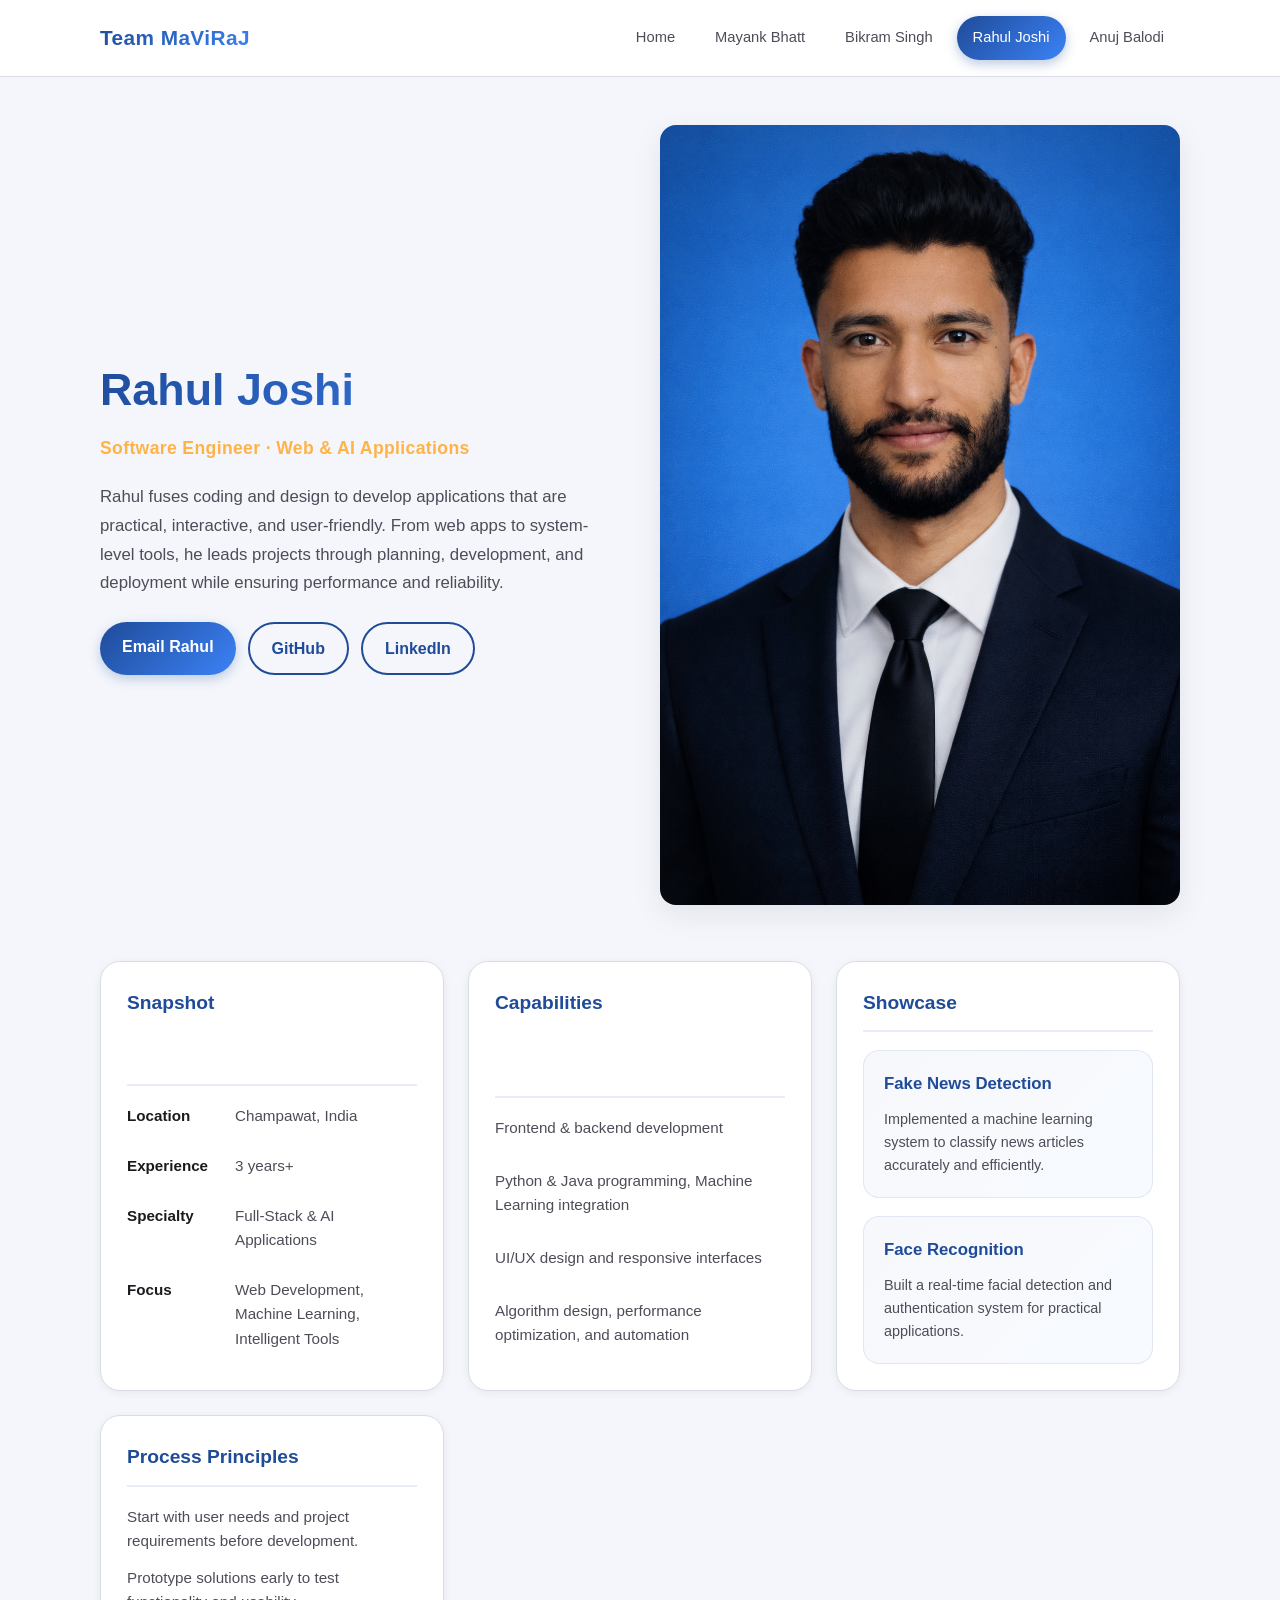
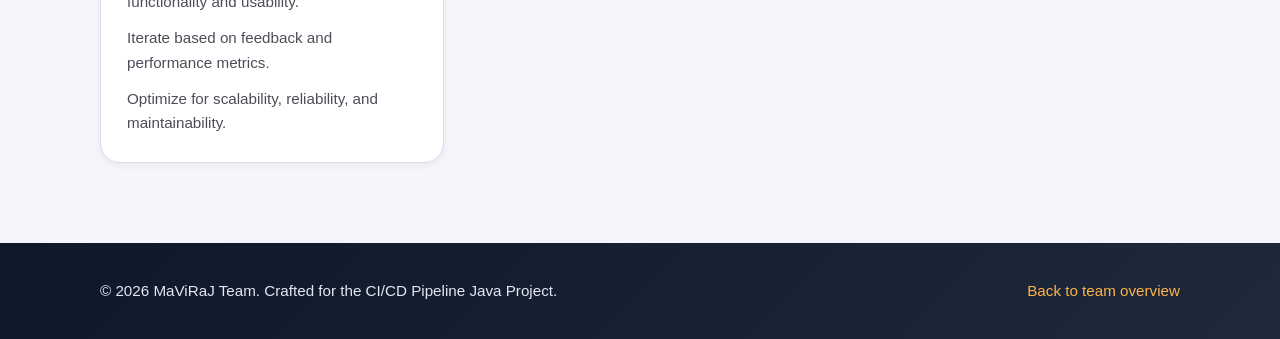
==== portfolio-rahul.html @ 16e57f51 "Add files via upload" ====
<!DOCTYPE html>
<html lang="en">
<head>
    <meta charset="UTF-8">
    <meta name="viewport" content="width=device-width, initial-scale=1.0">
    <title>Rahul Joshi · Software Engineer</title>
    <link rel="stylesheet" href="styles.css">
</head>
<body>
    <header>
        <nav>
            <div class="brand">Team MaViRaJ</div>
            <div class="nav-links">
                <a href="index.html">Home</a>
                <a href="portfolio-mayank.html">Mayank Bhatt</a>
                <a href="portfolio-bikram.html">Bikram Singh</a>
                <a class="active" href="portfolio-rahul.html">Rahul Joshi</a>
                <a href="portfolio-anuj.html">Anuj Balodi</a>
            </div>
        </nav>
    </header>

    <main>
        <section class="profile-header">
            <div class="profile-summary">
                <h1>Rahul Joshi</h1>
                <p class="title">Software Engineer · Web & AI Applications</p>
                <p>Rahul fuses coding and design to develop applications that are practical, interactive, and user-friendly. From web apps to system-level tools, he leads projects through planning, development, and deployment while ensuring performance and reliability.</p>
                <div class="button-row" style="margin-top: 24px;">
                    <a href="https://mail.google.com/mail/?view=cm&fs=1&to=rahuljoshi128raj@gmail.com">Email Rahul</a>
                    <a class="secondary" href="https://github.com/rahul-joshi12" target="_blank" rel="noopener">GitHub</a>
                    <a class="secondary" href="https://www.linkedin.com/in/rahul-joshi-485088318" target="_blank" rel="noopener">LinkedIn</a>
                </div>
            </div>
            <div>
                <img src="rrahul.png" alt="Portrait of Rahul Joshi">
            </div>
        </section>

        <section class="detail-grid">
            <article class="detail-card">
                <h2>Snapshot</h2>
                <ul>
                    <li><strong>Location</strong> Champawat, India</li>
                    <li><strong>Experience</strong> 3 years+</li>
                    <li><strong>Specialty</strong> Full-Stack & AI Applications</li>
                    <li><strong>Focus</strong> Web Development, Machine Learning, Intelligent Tools</li>
                </ul>
            </article>

            <article class="detail-card">
                <h2>Capabilities</h2>
                <ul>
                    <li>Frontend & backend development</li>
                    <li>Python & Java programming, Machine Learning integration</li>
                    <li>UI/UX design and responsive interfaces</li>
                    <li>Algorithm design, performance optimization, and automation</li>
                </ul>
            </article>

            <article class="detail-card">
                <h2>Showcase</h2>
                <div class="project-card">
                    <h3>Fake News Detection</h3>
                    <p>Implemented a machine learning system to classify news articles accurately and efficiently.</p>
                </div>
                <div class="project-card">
                    <h3>Face Recognition</h3>
                    <p>Built a real-time facial detection and authentication system for practical applications.</p>
                </div>
            </article>

            <article class="detail-card">
                <h2>Process Principles</h2>
                <ul>
                    <li>Start with user needs and project requirements before development.</li>
                    <li>Prototype solutions early to test functionality and usability.</li>
                    <li>Iterate based on feedback and performance metrics.</li>
                    <li>Optimize for scalability, reliability, and maintainability.</li>
                </ul>
            </article>
        </section>
    </main>

    <footer>
        <div class="container">
            <p>© 2026 MaViRaJ Team. Crafted for the CI/CD Pipeline Java Project.</p>
            <p><a href="index.html">Back to team overview</a></p>
        </div>
    </footer>
</body>
</html>
---- styles.css ----
/* Base styles */
:root {
    --primary: #1f4b99;
    --primary-dark: #163a7a;
    --accent: #ffb347;
    --accent-light: #ffd699;
    --bg: #f4f6fb;
    --text: #1a1a1f;
    --muted: #4d4d59;
    --card-bg: #ffffff;
    --border: #d9dce5;
    --gradient-start: #1f4b99;
    --gradient-end: #3b82f6;
    --shadow-sm: 0 2px 8px rgba(15, 23, 42, 0.06);
    --shadow-md: 0 10px 30px rgba(15, 23, 42, 0.08);
    --shadow-lg: 0 20px 40px rgba(15, 23, 42, 0.12);
}

* {
    box-sizing: border-box;
    margin: 0;
    padding: 0;
}

html {
    scroll-behavior: smooth;
}

body {
    font-family: "Segoe UI", Arial, sans-serif;
    color: var(--text);
    background: var(--bg);
    line-height: 1.6;
    min-height: 100vh;
}

a {
    color: inherit;
    text-decoration: none;
    transition: color 0.2s ease;
}

img {
    display: block;
    max-width: 100%;
    border-radius: 16px;
    box-shadow: var(--shadow-md);
}

/* Header styles */
header {
    background: rgba(255, 255, 255, 0.95);
    border-bottom: 1px solid var(--border);
    position: sticky;
    top: 0;
    z-index: 100;
    backdrop-filter: blur(10px);
}

nav {
    max-width: 1120px;
    margin: 0 auto;
    padding: 16px 20px;
    display: flex;
    align-items: center;
    justify-content: space-between;
    gap: 24px;
}

nav .brand {
    font-size: 1.3rem;
    font-weight: 700;
    background: linear-gradient(135deg, var(--gradient-start), var(--gradient-end));
    -webkit-background-clip: text;
    -webkit-text-fill-color: transparent;
    background-clip: text;
    letter-spacing: 0.02em;
}

.nav-links {
    display: flex;
    gap: 8px;
    flex-wrap: wrap;
}

.nav-links a {
    padding: 10px 16px;
    border-radius: 999px;
    transition: all 0.25s ease;
    font-size: 0.92rem;
    font-weight: 500;
    color: var(--muted);
}

.nav-links a:hover {
    background: rgba(31, 75, 153, 0.08);
    color: var(--primary);
}

.nav-links a.active {
    background: linear-gradient(135deg, var(--gradient-start), var(--gradient-end));
    color: #ffffff;
    box-shadow: 0 4px 12px rgba(31, 75, 153, 0.3);
}

/* Main content */
main {
    max-width: 1120px;
    margin: 0 auto;
    padding: 48px 20px 80px;
}

/* Hero section */
.hero {
    display: grid;
    grid-template-columns: repeat(auto-fit, minmax(280px, 1fr));
    gap: 48px;
    align-items: center;
    margin-bottom: 72px;
    padding: 32px 0;
}

.hero-text h1 {
    font-size: clamp(2.2rem, 5vw, 3.2rem);
    background: linear-gradient(135deg, var(--gradient-start), var(--gradient-end));
    -webkit-background-clip: text;
    -webkit-text-fill-color: transparent;
    background-clip: text;
    margin-bottom: 20px;
    line-height: 1.2;
}

.hero-text p {
    color: var(--muted);
    font-size: 1.1rem;
    line-height: 1.7;
}

.hero-cta {
    display: flex;
    gap: 14px;
    margin-top: 32px;
    flex-wrap: wrap;
}

.hero-cta a {
    background: linear-gradient(135deg, var(--gradient-start), var(--gradient-end));
    color: #ffffff;
    padding: 14px 28px;
    border-radius: 999px;
    font-weight: 600;
    transition: all 0.25s ease;
    box-shadow: 0 4px 16px rgba(31, 75, 153, 0.3);
}

.hero-cta a:hover {
    transform: translateY(-3px);
    box-shadow: 0 8px 24px rgba(31, 75, 153, 0.4);
}

.hero-cta a.secondary {
    background: transparent;
    border: 2px solid var(--primary);
    color: var(--primary);
    box-shadow: none;
}

.hero-cta a.secondary:hover {
    background: var(--primary);
    color: #ffffff;
}

/* Section headings */
.section-heading {
    text-align: center;
    margin-bottom: 40px;
}

.section-heading h2 {
    font-size: 2rem;
    background: linear-gradient(135deg, var(--gradient-start), var(--gradient-end));
    -webkit-background-clip: text;
    -webkit-text-fill-color: transparent;
    background-clip: text;
    margin-bottom: 12px;
}

.section-heading p {
    color: var(--muted);
    font-size: 1.05rem;
    max-width: 600px;
    margin: 0 auto;
}

/* Member grid */
.member-grid {
    display: grid;
    grid-template-columns: repeat(auto-fit, minmax(280px, 1fr));
    gap: 28px;
}

.member-card {
    background: var(--card-bg);
    border: 1px solid var(--border);
    border-radius: 24px;
    padding: 28px;
    display: flex;
    flex-direction: column;
    gap: 16px;
    box-shadow: var(--shadow-sm);
    transition: all 0.3s ease;
    position: relative;
    overflow: hidden;
}

.member-card::before {
    content: '';
    position: absolute;
    top: 0;
    left: 0;
    right: 0;
    height: 4px;
    background: linear-gradient(135deg, var(--gradient-start), var(--gradient-end));
    opacity: 0;
    transition: opacity 0.3s ease;
}

.member-card:hover {
    transform: translateY(-6px);
    box-shadow: var(--shadow-lg);
    border-color: rgba(31, 75, 153, 0.2);
}

.member-card:hover::before {
    opacity: 1;
}

.member-card h3 {
    font-size: 1.35rem;
    color: var(--primary);
    margin-bottom: 4px;
}

.member-card .role {
    color: var(--accent);
    font-weight: 600;
    font-size: 0.9rem;
    letter-spacing: 0.03em;
    text-transform: uppercase;
}

.member-card > p {
    color: var(--muted);
    font-size: 0.95rem;
    line-height: 1.6;
}

.member-card .chip-group {
    display: flex;
    flex-wrap: wrap;
    gap: 8px;
    margin-top: 4px;
}

.member-card .chip {
    background: linear-gradient(135deg, rgba(31, 75, 153, 0.08), rgba(59, 130, 246, 0.08));
    color: var(--primary);
    border-radius: 20px;
    padding: 6px 14px;
    font-size: 0.82rem;
    font-weight: 500;
    border: 1px solid rgba(31, 75, 153, 0.1);
}

.member-card .profile-link {
    margin-top: auto;
    padding-top: 12px;
    color: var(--primary);
    font-weight: 600;
    display: inline-flex;
    align-items: center;
    gap: 6px;
    transition: gap 0.2s ease;
}

.member-card .profile-link:hover {
    gap: 10px;
}

/* Footer */
footer {
    background: linear-gradient(135deg, #0f172a, #1e293b);
    color: #e2e8f0;
    padding: 36px 0;
}

footer .container {
    max-width: 1120px;
    margin: 0 auto;
    padding: 0 20px;
    display: flex;
    justify-content: space-between;
    gap: 24px;
    flex-wrap: wrap;
    font-size: 0.95rem;
}

footer a {
    color: var(--accent);
    transition: color 0.2s ease;
}

footer a:hover {
    color: var(--accent-light);
}

/* Profile page layout */
.profile-header {
    display: grid;
    grid-template-columns: repeat(auto-fit, minmax(280px, 1fr));
    gap: 40px;
    margin-bottom: 56px;
    align-items: center;
}

.profile-summary h1 {
    font-size: clamp(2rem, 5vw, 2.8rem);
    background: linear-gradient(135deg, var(--gradient-start), var(--gradient-end));
    -webkit-background-clip: text;
    -webkit-text-fill-color: transparent;
    background-clip: text;
    margin-bottom: 8px;
}

.profile-summary .title {
    color: var(--accent);
    font-weight: 600;
    font-size: 1.1rem;
    margin-bottom: 20px;
    letter-spacing: 0.02em;
}

.profile-summary > p {
    color: var(--muted);
    font-size: 1.05rem;
    line-height: 1.7;
}

/* Detail grid */
.detail-grid {
    display: grid;
    grid-template-columns: repeat(auto-fit, minmax(300px, 1fr));
    gap: 24px;
}

.detail-card {
    background: var(--card-bg);
    border: 1px solid var(--border);
    border-radius: 20px;
    padding: 26px;
    display: grid;
    gap: 18px;
    box-shadow: var(--shadow-sm);
    transition: all 0.25s ease;
}

.detail-card:hover {
    box-shadow: var(--shadow-md);
    border-color: rgba(31, 75, 153, 0.15);
}

.detail-card h2 {
    font-size: 1.2rem;
    color: var(--primary);
    padding-bottom: 12px;
    border-bottom: 2px solid rgba(31, 75, 153, 0.1);
}

.detail-card ul {
    list-style: none;
    display: grid;
    gap: 12px;
    color: var(--muted);
    font-size: 0.95rem;
}

.detail-card li {
    display: flex;
    gap: 8px;
    align-items: flex-start;
}

.detail-card li strong {
    color: var(--text);
    min-width: 100px;
    flex-shrink: 0;
}

/* Project cards */
.project-card {
    background: linear-gradient(135deg, rgba(31, 75, 153, 0.04), rgba(59, 130, 246, 0.04));
    border: 1px solid rgba(31, 75, 153, 0.1);
    border-radius: 16px;
    padding: 20px;
    display: grid;
    gap: 10px;
    transition: all 0.25s ease;
}

.project-card:hover {
    background: linear-gradient(135deg, rgba(31, 75, 153, 0.08), rgba(59, 130, 246, 0.08));
    border-color: rgba(31, 75, 153, 0.2);
}

.project-card h3 {
    font-size: 1.05rem;
    color: var(--primary);
}

.project-card p {
    color: var(--muted);
    font-size: 0.9rem;
    line-height: 1.6;
}

/* Button row */
.button-row {
    display: flex;
    gap: 12px;
    flex-wrap: wrap;
}

.button-row a {
    padding: 12px 22px;
    border-radius: 999px;
    font-weight: 600;
    background: linear-gradient(135deg, var(--gradient-start), var(--gradient-end));
    color: #ffffff;
    transition: all 0.25s ease;
    box-shadow: 0 4px 12px rgba(31, 75, 153, 0.25);
}

.button-row a:hover {
    transform: translateY(-2px);
    box-shadow: 0 6px 18px rgba(31, 75, 153, 0.35);
}

.button-row a.secondary {
    background: transparent;
    border: 2px solid var(--primary);
    color: var(--primary);
    box-shadow: none;
}

.button-row a.secondary:hover {
    background: var(--primary);
    color: #ffffff;
}

/* Animations */
@keyframes fadeInUp {
    from {
        opacity: 0;
        transform: translateY(20px);
    }
    to {
        opacity: 1;
        transform: translateY(0);
    }
}

.hero, .member-card, .detail-card {
    animation: fadeInUp 0.5s ease forwards;
}

.member-card:nth-child(1) { animation-delay: 0.1s; }
.member-card:nth-child(2) { animation-delay: 0.2s; }
.member-card:nth-child(3) { animation-delay: 0.3s; }
.member-card:nth-child(4) { animation-delay: 0.4s; }

/* Responsive adjustments */
@media (max-width: 720px) {
    nav {
        flex-direction: column;
        align-items: flex-start;
        gap: 16px;
    }

    .nav-links {
        width: 100%;
        justify-content: flex-start;
    }

    .hero {
        text-align: center;
    }

    .hero-cta {
        justify-content: center;
    }

    .profile-header {
        text-align: center;
    }

    .button-row {
        justify-content: center;
    }

    footer .container {
        justify-content: center;
        text-align: center;
    }

    .section-heading {
        padding: 0 10px;
    }
}

@media (max-width: 480px) {
    .nav-links a {
        padding: 8px 12px;
        font-size: 0.85rem;
    }

    .member-card {
        padding: 22px;
    }

    .detail-card {
        padding: 20px;
    }
}
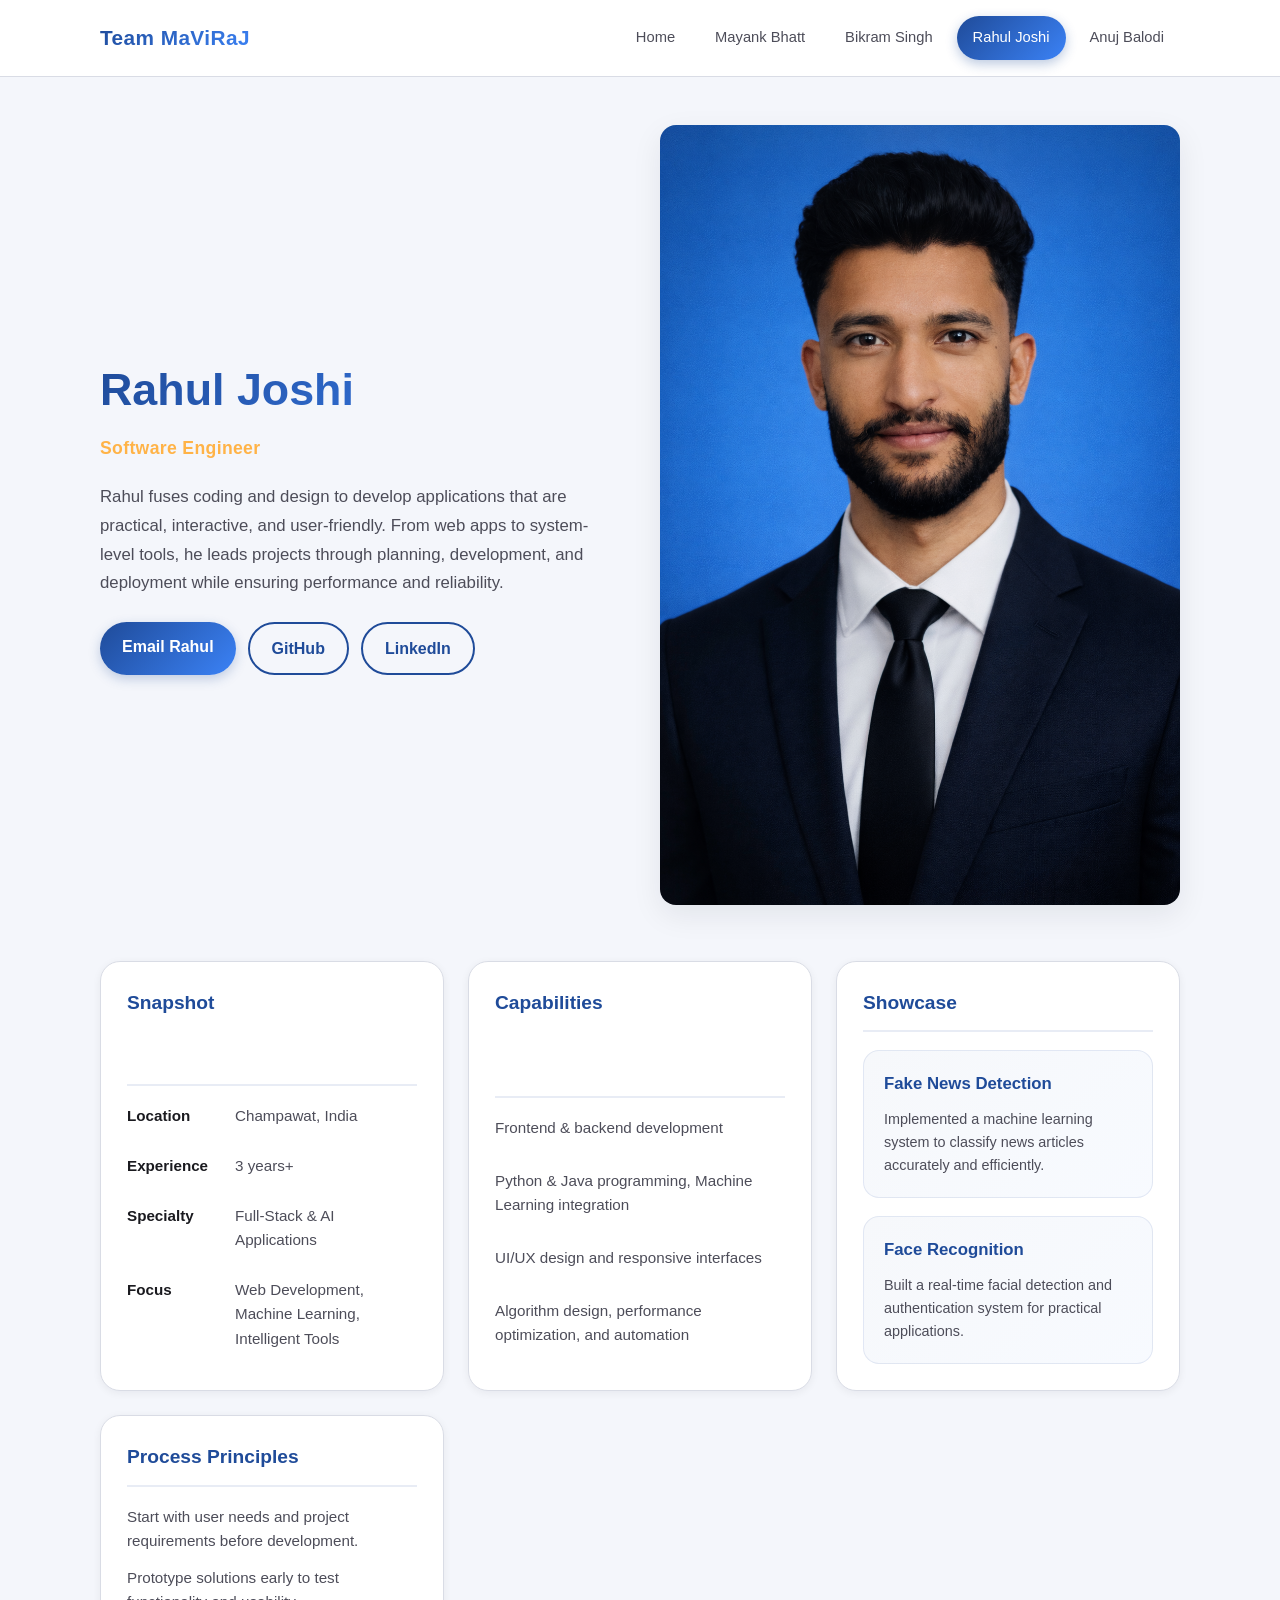
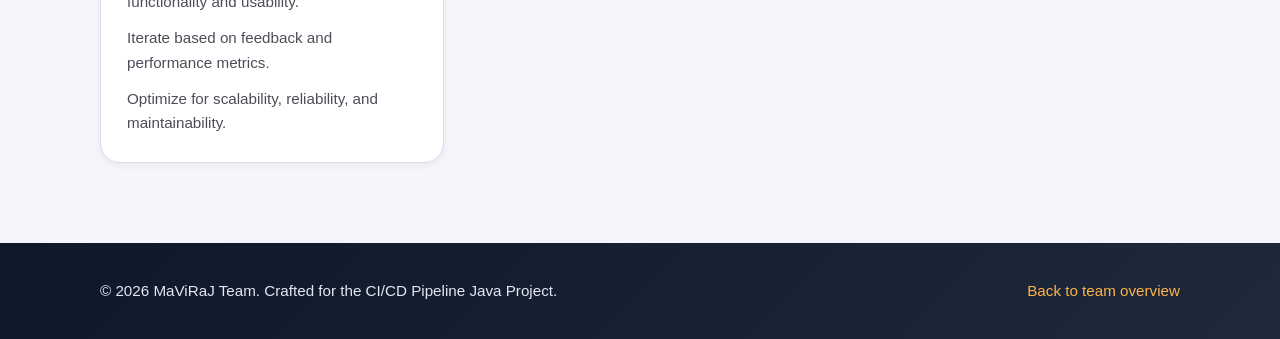
==== commit 2d63ba65: "Update portfolio-rahul.html" ====
--- a/portfolio-rahul.html
+++ b/portfolio-rahul.html
@@ -24,7 +24,7 @@
         <section class="profile-header">
             <div class="profile-summary">
                 <h1>Rahul Joshi</h1>
-                <p class="title">Software Engineer · Web & AI Applications</p>
+                <p class="title">Software Engineer</p>
                 <p>Rahul fuses coding and design to develop applications that are practical, interactive, and user-friendly. From web apps to system-level tools, he leads projects through planning, development, and deployment while ensuring performance and reliability.</p>
                 <div class="button-row" style="margin-top: 24px;">
                     <a href="https://mail.google.com/mail/?view=cm&fs=1&to=rahuljoshi128raj@gmail.com">Email Rahul</a>
@@ -89,4 +89,4 @@
         </div>
     </footer>
 </body>
-</html>+</html>
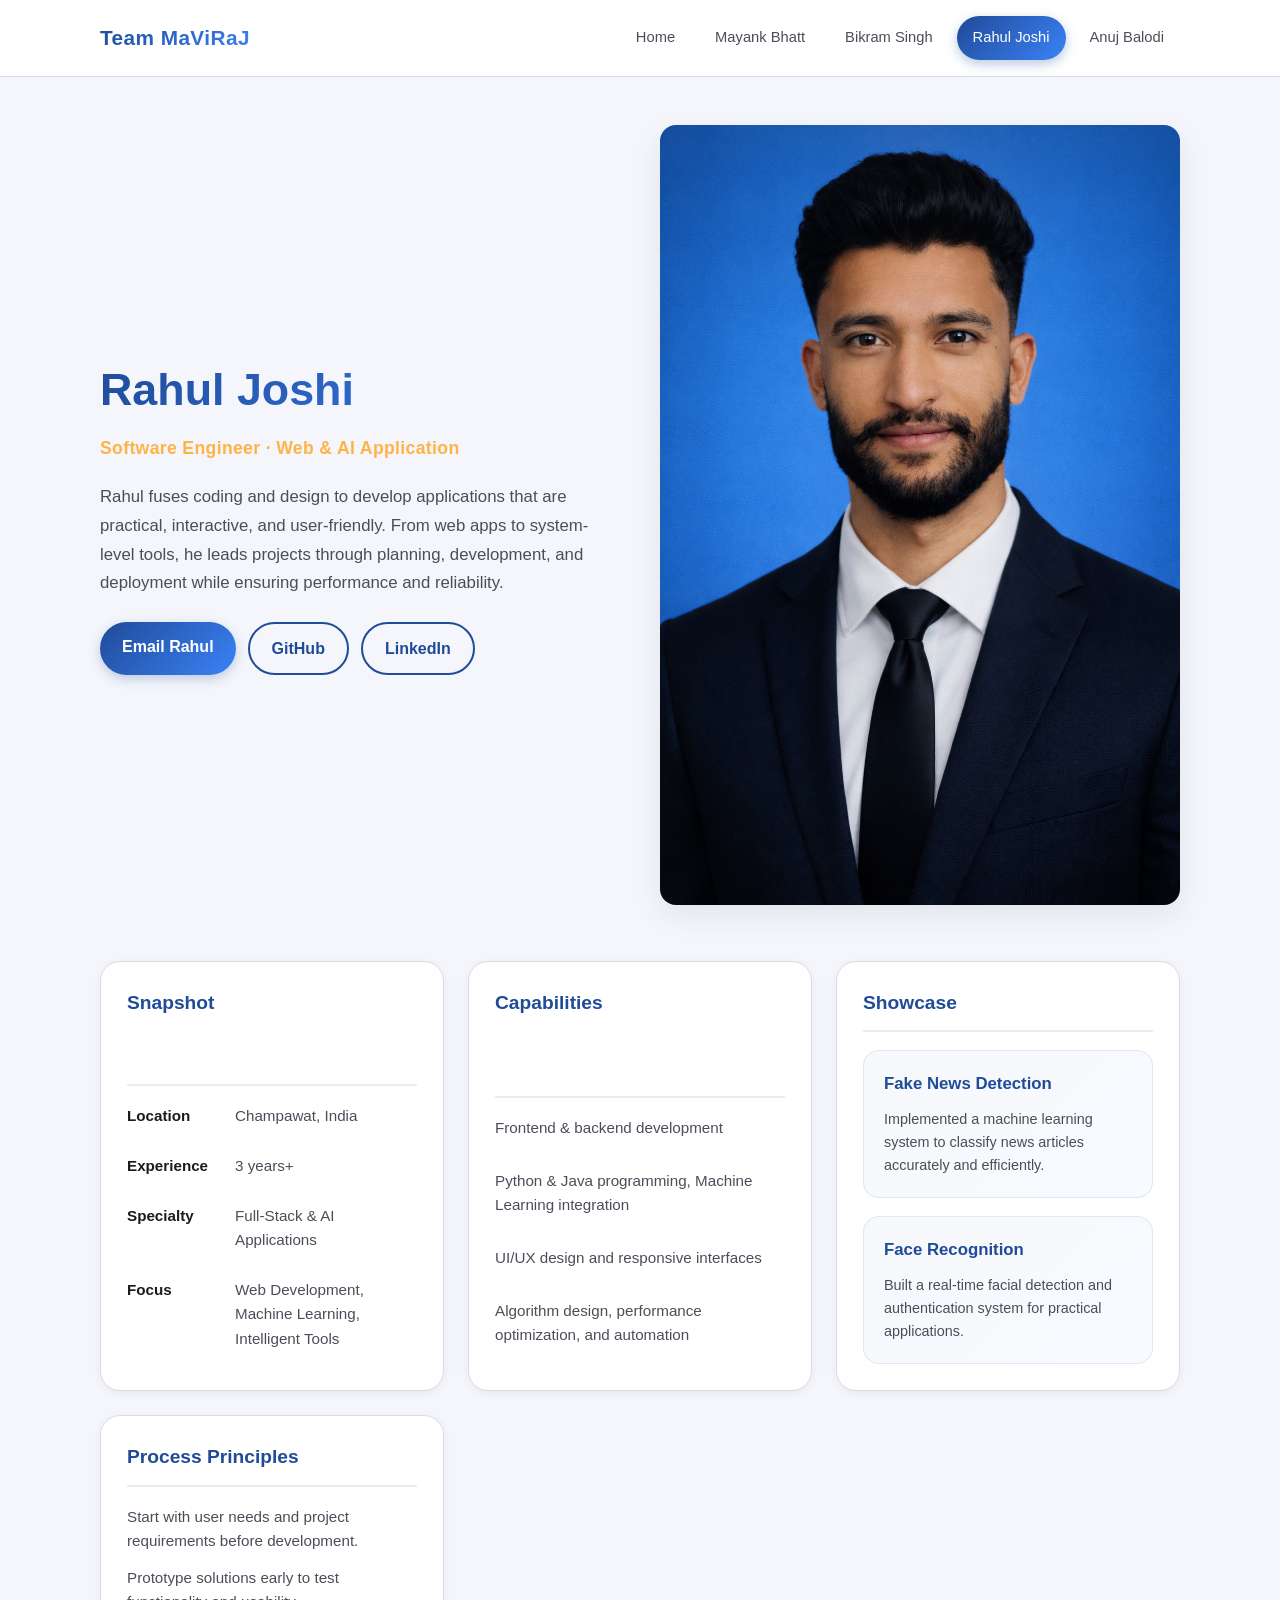
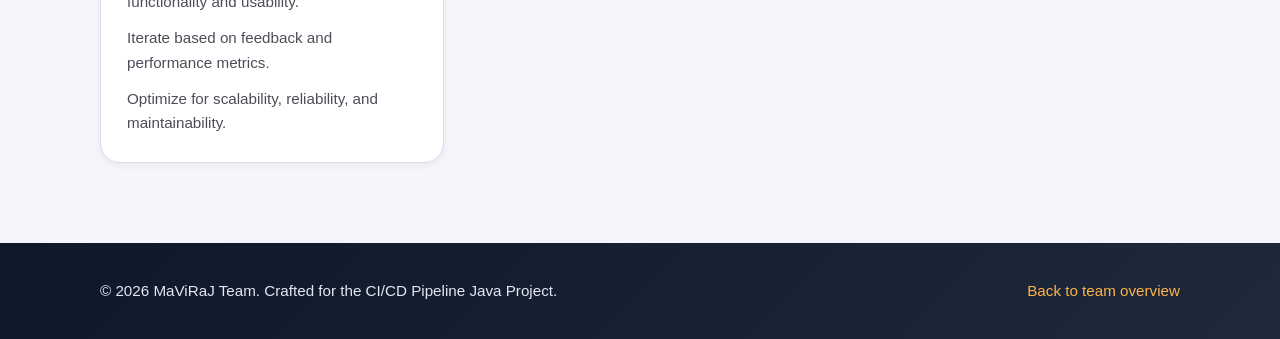
==== commit 8df92cde: "Update portfolio-rahul.html" ====
--- a/portfolio-rahul.html
+++ b/portfolio-rahul.html
@@ -24,7 +24,7 @@
         <section class="profile-header">
             <div class="profile-summary">
                 <h1>Rahul Joshi</h1>
-                <p class="title">Software Engineer</p>
+                <p class="title">Software Engineer · Web & AI Application</p>
                 <p>Rahul fuses coding and design to develop applications that are practical, interactive, and user-friendly. From web apps to system-level tools, he leads projects through planning, development, and deployment while ensuring performance and reliability.</p>
                 <div class="button-row" style="margin-top: 24px;">
                     <a href="https://mail.google.com/mail/?view=cm&fs=1&to=rahuljoshi128raj@gmail.com">Email Rahul</a>
